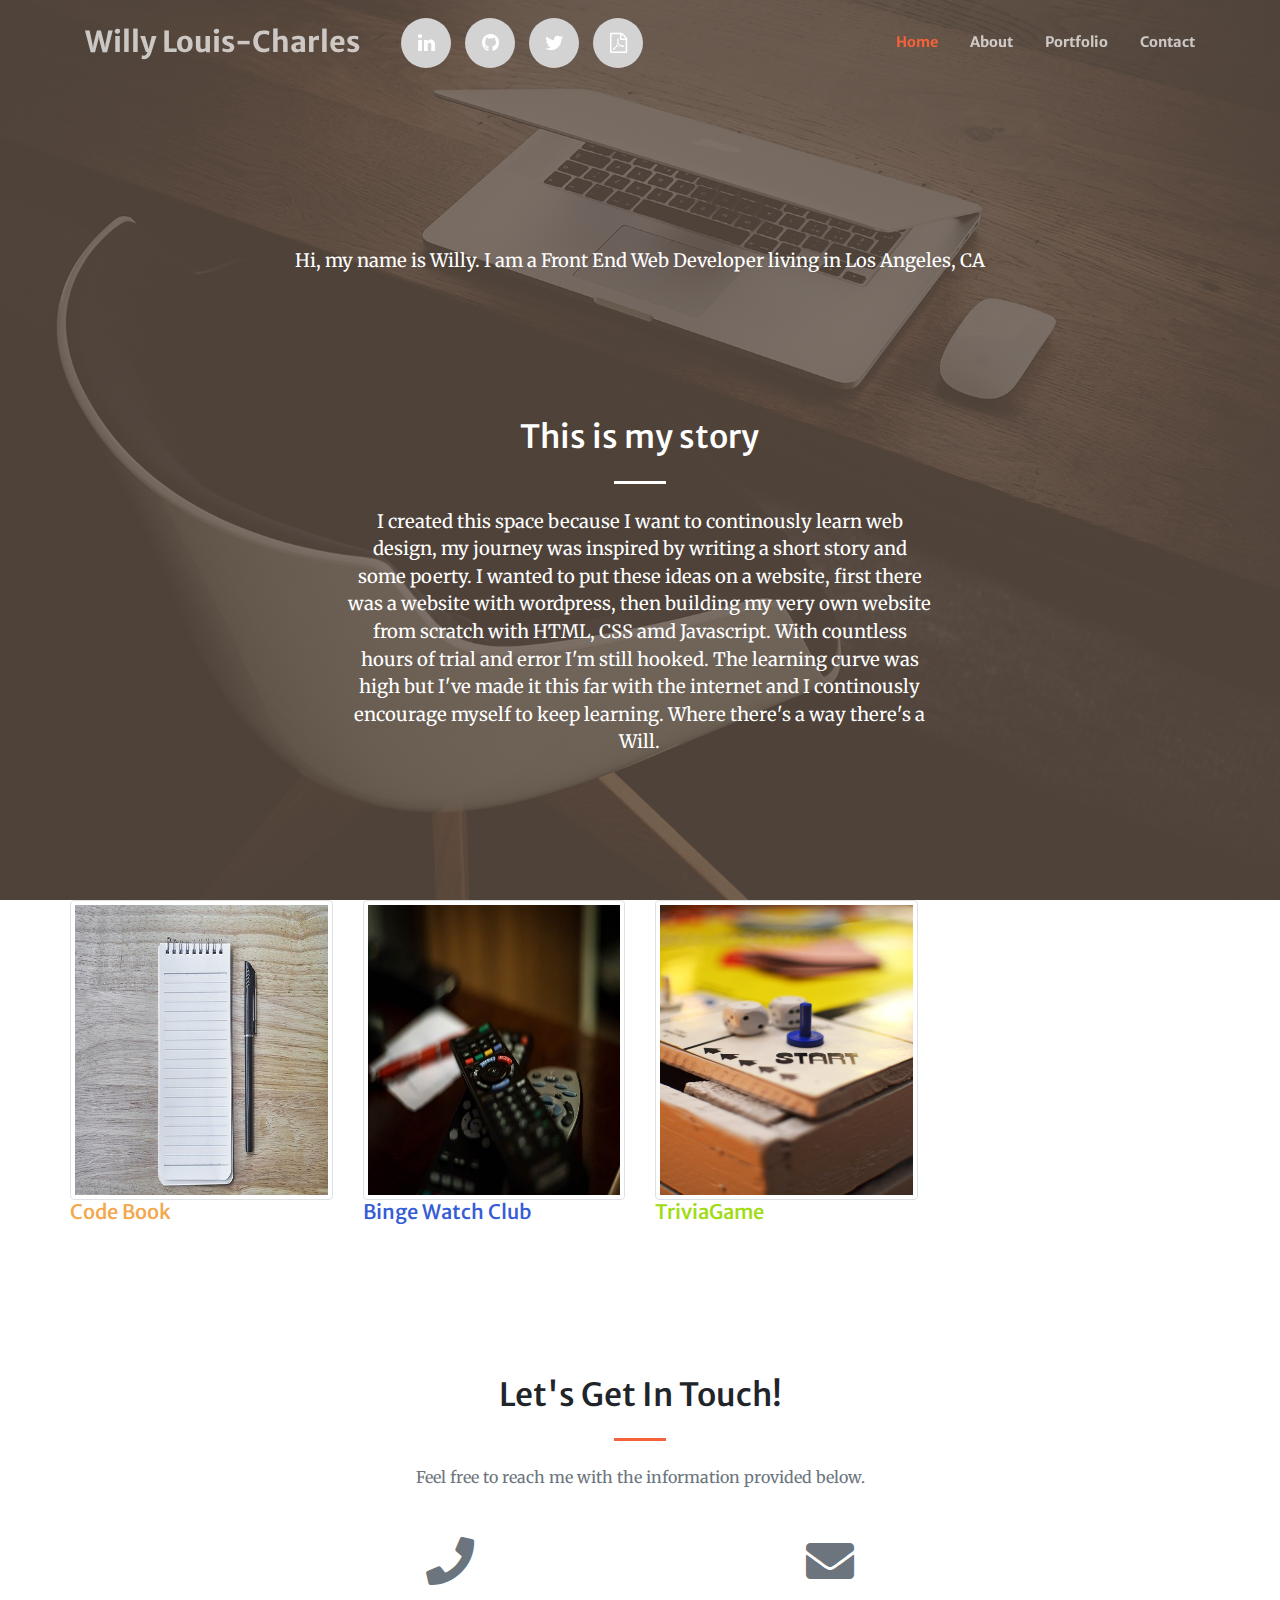
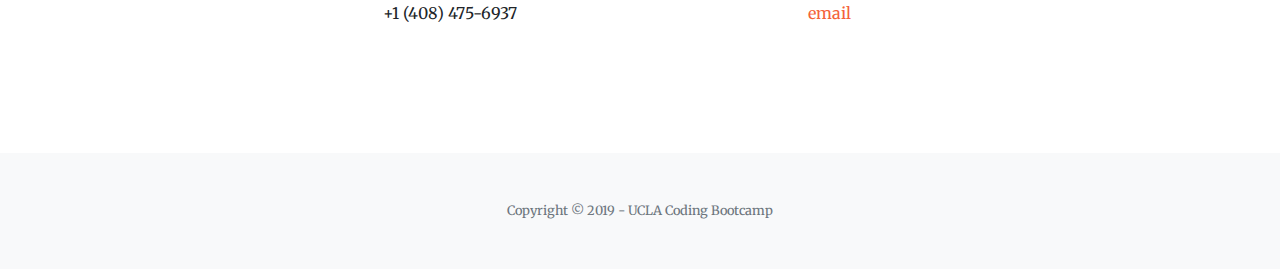
==== index.html @ cd17260e "profile update and image links" ====
<!DOCTYPE html>
<html lang="en">

<head>

  <meta charset="utf-8">
  <meta name="viewport" content="width=device-width, initial-scale=1, shrink-to-fit=no">
  <meta name="description" content="">
  <meta name="author" content="">

  <title>WLC-Portfolio</title>
  <!-- Font Awesome Icons -->
  <link href="vendor/fontawesome-free/css/all.min.css" rel="stylesheet" type="text/css">

  <!-- Google Fonts -->
  <link href="https://fonts.googleapis.com/css?family=Merriweather+Sans:400,700" rel="stylesheet">
  <link href='https://fonts.googleapis.com/css?family=Merriweather:400,300,300italic,400italic,700,700italic'
    rel='stylesheet' type='text/css'>

  <!-- Plugin CSS -->
  <link href="vendor/magnific-popup/magnific-popup.css" rel="stylesheet">

  <!-- Theme CSS - Includes Bootstrap -->
  <link href="css/creative.min.css" rel="stylesheet">

  <!-- Theme CSS - Includes Bootstrap Social Icons -->
  <link rel="stylesheet" href="css/style.css">
  <link rel="stylesheet" href="https://maxcdn.bootstrapcdn.com/font-awesome/4.5.0/css/font-awesome.min.css">

</head>

<body id="page-top">

  <!-- Navigation -->
  <nav class="navbar navbar-expand-lg navbar-light fixed-top py-3" id="mainNav">
    <div class="container">
      <a class="text-large navbar-brand js-scroll-trigger" target="_blank" href="http://willlc.com/">Willy
        Louis-Charles</a>
      <!-- Icons -->
      <div class="icons">
        <div class="row">
          <div>
            <ul class="social-network social-circle">
              <li><a target="_blank" href="https://www.linkedin.com/in/willl-c2017/" class="icoLinkedin"
                  title="Linkedin"><i class="fa fa-linkedin"></i></a></li>
              <li><a target="_blank" href="https://github.com/Spacejnk" class="icoGithub" title="GitHub"><i
                    class="fa fa-github"></i></a></li>
              <li><a target="_blank" href="https://twitter.com/PumaRunRun" class="icoTwitter" title="Twitter"><i
                    class="fa fa-twitter"></i></a></li>
              <li><a target="_blank" href="resume/myResumeWLC.pdf" class="icoPDF" title="PDF"><i
                    class="fa fa-file-pdf-o" aria-hidden="true"></i></a></li>
            </ul>
          </div>
        </div>
      </div>
      <button class="navbar-toggler navbar-toggler-right" type="button" data-toggle="collapse"
        data-target="#navbarResponsive" aria-controls="navbarResponsive" aria-expanded="false"
        aria-label="Toggle navigation">
        <span class="navbar-toggler-icon"></span>
      </button>
      <div class="collapse navbar-collapse" id="navbarResponsive">
        <ul class="navbar-nav ml-auto my-2 my-lg-0">
          <li class="nav-item">
            <a class="nav-link js-scroll-trigger" href="#page-top">Home</a>
          </li>
          <li class="nav-item">
            <a class="nav-link js-scroll-trigger" href="#about">About</a>
          </li>
          <li class="nav-item">
            <a class="nav-link js-scroll-trigger" href="#portfolio">Portfolio</a>
          </li>
          <li class="nav-item">
            <a class="nav-link js-scroll-trigger" href="#contact">Contact</a>
          </li>
        </ul>
      </div>
    </div>
  </nav>

  <!-- Masthead -->
  <header class="masthead">

    <div class="container h-100">


      <div class="row h-100 align-items-center justify-content-center text-center">
        <div class="col-lg-10 align-self-end">
          <p class=" text-white ">Hi, my name is Willy. I am a Front End Web Developer living in Los
            Angeles, CA</p>


          <section class="page-section " id="about">
            <div class="container">
              <div class="row justify-content-center">
                <div class="col-lg-8 text-center">
                  <h2 class="text-white mt-0">This is my story</h2>
                  <hr class="divider light my-4">
                  <p class="text-white mt-0">I created this space because I want to continously
                    learn web
                    design, my journey was inspired by writing a short story and some poerty. I wanted to put these
                    ideas on a
                    website, first there was a website with wordpress, then building my very own website from scratch
                    with HTML,
                    CSS amd Javascript. With countless hours of trial and error I'm still hooked. The learning curve was
                    high
                    but I've made
                    it this far with the internet and I continously encourage myself to keep learning. Where there's a
                    way
                    there's a Will.</p>
                  <!-- <a class="btn btn-light btn-xl js-scroll-trigger" target="_blank" href="http://timits.com/">TIMITS</a> -->
                </div>
              </div>
            </div>
          </section>


          <!-- <hr class="divider my-4"> -->
          <!-- <a class="btn btn-primary btn-xl js-scroll-trigger" href="#about">Find Out More</a> -->
        </div>

        <!-- <div class="col-lg-8 align-self-baseline">
          <p class="text-white-75 font-weight-light mb-5">
            UCLA Coding Bootcamp May '19 - Current
            <br>
            Computer Science Full-Stack Web Development</p>
          <hr class="divider my-4">
          <h4 class="text-uppercase text-white font-weight-bold">My curriculum </h4>
          <p class="text-white-75 font-weight-light mb-5">HTML5, CSS3, JavaScript, jQuery, Node.js, Responsive Design,
            Heroku, Git, User Authentication, React.js, MySQL, MongoDB and more.</p>
          <a class="btn btn-primary btn-xl js-scroll-trigger" href="#about">Find Out More</a>
        </div> -->

      </div>



    </div>
  </header>

  <!-- About Section -->
  <!-- <section class="page-section bg-primary" id="about">
    <div class="container">
      <div class="row justify-content-center">
        <div class="col-lg-8 text-center">
          <h2 class="text-white mt-0">This is my story</h2>
          <hr class="divider light my-4">
          <p class="text-white mt-0">Hi, my name is Willy, I created this space because I want to continously learn web
            design, my journey was inspired by writing a short story and some poerty. I wanted to put these ideas on a
            website, first there was a website with wordpress, then building my very own website from scratch with HTML,
            CSS amd Javascript. With countless hours of trial and error I'm still hooked. The learning curve was high
            but I've made
            it this far with the internet and I continously encourage myself to keep learning. Where there's a way
            there's a Will.</p> -->
  <!-- <a class="btn btn-light btn-xl js-scroll-trigger" target="_blank" href="http://timits.com/">TIMITS</a> -->
  <!-- </div>
      </div>
    </div>
  </section> -->

  <!-- Portfolio Section -->
  <section class="container" id="portfolio">
    <div class="row text-center">
      <div class="row text-center text-lg-left">
        <!-- <div class="col-lg-3 col-md-4 col-6">
          <a id="image" href="https://spacejnk.github.io/Basic-Portfolio/index.html"
            class="nounderline d-block mb-4 h-100">
            <img id="image" class="img-fluid img-thumbnail" src="img/portfolio/fullsize/willy.jpeg" alt=""
              style="width:200px;height:250px;">
            <h5 class="portfolio">Basic Portfolio</h5>
          </a>
        </div> -->
        <!-- Responsive Portfolio -->
        <!-- <div class="col-lg-3 col-md-4 col-6">
          <a id="image" href="https://spacejnk.github.io/Responsive-Portfolio/" class="nounderline d-block mb-4 h-100">
            <img id="image" class="img-fluid img-thumbnail" src="img/portfolio/fullsize/res-stract.jpg" alt=""
              style="width:200px;height:250px;">
            <h5 class="res-portfolio">Responsive Portfolio</h5>
          </a>
        </div> -->
        <!-- Bootstrap Portfolio -->
        <!-- <div class="col-lg-3 col-md-4 col-6">
          <a id="image" href="https://spacejnk.github.io/Bootstrap-Portfolio/" class="nounderline d-block mb-4 h-100">
            <img id="image" class="img-fluid img-thumbnail" src="img/portfolio/fullsize/bootstract.jpg" alt=""
              style="width:200px;height:250px;">
            <h5 class="bootstrap-portfolio">Bootstrap Portfolio</h5>
          </a>
        </div> -->
        <!-- Psychic-Game -->
        <!-- <div class="col-lg-3 col-md-4 col-6">
          <a href=" https://spacejnk.github.io/Psychic-Game/" class="nounderline d-block mb-4 h-100">
            <img class="img-fluid img-thumbnail" src="img/portfolio/fullsize/psychic.jpg" alt=""
              style="width:200px;height:250px;">
            <h5 class="psychic-game">Psychic-Game</h5>
          </a>
        </div> -->
        <!-- Unit-4-Game -->
        <!-- <div class="col-lg-3 col-md-4 col-6">
          <a href="https://spacejnk.github.io/unit-4-game-b/" class="nounderline d-block mb-4 h-100">
            <img class="img-fluid img-thumbnail" src="img/portfolio/fullsize/adding.jpg" alt=""
              style="width:200px;height:250px;">
            <h5 class="unit-4-game">Unit-4-Game</h5>
          </a>
        </div> -->
        <!-- GifTastic -->
        <!-- <div class="col-lg-3 col-md-4 col-6">
          <a href="https://spacejnk.github.io/GifTastic/" class="nounderline d-block mb-4 h-100">
            <img class="img-fluid img-thumbnail" src="img/portfolio/fullsize/silly-goat.jpg" alt=""
              style="width:200px;height:250px;">
            <h5 class="gif-tastic">GifTastic</h5>
          </a>
        </div> -->
        <!-- Train Schedule -->
        <!-- <div class="col-lg-3 col-md-4 col-6">
          <a href="https://spacejnk.github.io/Train-Schedule/" class="nounderline d-block mb-4 h-100">
            <img class="img-fluid img-thumbnail" src="img/portfolio/fullsize/train.jpg" alt=""
              style="width:200px;height:250px;">
            <h5 class="train">Train Schedule</h5>
          </a>
        </div> -->

        <!-- Date Night -->
        <!-- <div class="col-lg-3 col-md-4 col-6">
          <a href="https://spacejnk.github.io/ApiProject/" class="nounderline d-block mb-4 h-100">
            <img class="img-fluid img-thumbnail" src="img/portfolio/fullsize/datenight.jpg" alt=""
              style="width:200px;height:250px;">
            <h5 class="date-night">Date Night</h5>
          </a>
        </div> -->

        <!-- Liri Node App -->
        <!-- <div class="col-lg-3 col-md-4 col-6">
          <a href="https://github.com/Spacejnk/liri-node-app" class="nounderline d-block mb-4 h-100">
            <img class="img-fluid img-thumbnail" src="img/portfolio/fullsize/liribotapp.jpeg" alt=""
              style="width:200px;height:250px;">
            <h5 class="liri-node-app">Liri Node App</h5>
          </a>
        </div> -->

        <!-- Code Book -->
        <div class="col-lg-3 col-md-4 col-6">
          <a href="https://code-book-app.herokuapp.com/" class="nounderline d-block mb-4 h-100">
            <img class="img-fluid img-thumbnail" src="img/portfolio/fullsize/notebook.jpg" alt=""
              style="width:450px;height:300px;">
            <h5 class="code-book">Code Book</h5>
          </a>
        </div>

        <!-- Binge Watch Club -->
        <div class="col-lg-3 col-md-4 col-6">
          <a href="https://warm-gorge-90894.herokuapp.com/" class="nounderline d-block mb-4 h-100">
            <img class="img-fluid img-thumbnail" src="img/portfolio/fullsize/remote-control.jpg" alt=""
              style="width:450px;height:300px;">
            <h5 class="binge">Binge Watch Club</h5>
          </a>
        </div>

        <!-- TriviaGame -->
        <div class="col-lg-3 col-md-4 col-6">
          <a href="https://spacejnk.github.io/TriviaGame/" class="nounderline d-block mb-4 h-100">
            <img class="img-fluid img-thumbnail" src="img/portfolio/fullsize/game-on.jpg" alt=""
              style="width:450px;height:300px;">
            <h5 class="trivia-game">TriviaGame</h5>
          </a>
        </div>

      </div>
    </div>
  </section>


  <!-- Contact Section -->
  <section class="page-section" id="contact">
    <div class="container">
      <div class="row justify-content-center">
        <div class="col-lg-8 text-center">
          <h2 class="mt-0">Let's Get In Touch!</h2>
          <hr class="divider my-4">
          <p class="text-muted mb-5">Feel free to reach me with the information provided below.</p>
        </div>
      </div>
      <div class="row">
        <div class="col-lg-4 ml-auto text-center mb-5 mb-lg-0">
          <i class="fas fa-phone fa-3x mb-3 text-muted"></i>
          <div>+1 (408) 475-6937</div>
        </div>
        <div class="col-lg-4 mr-auto text-center">
          <i class="fas fa-envelope fa-3x mb-3 text-muted"></i>
          <!-- Make sure to change the email address in anchor text AND the link below! -->
          <a class="d-block" href="mailto:will4f21@yahoo.com">email</a>
        </div>
      </div>
    </div>
  </section>

  <!-- Footer -->
  <footer class="bg-light py-5">
    <div class="container">
      <div class="small text-center text-muted">Copyright &copy; 2019 - UCLA Coding Bootcamp</div>
    </div>
  </footer>
  <!-- Bootstrap core JavaScript -->
  <script src="vendor/jquery/jquery.min.js"></script>
  <script src="vendor/bootstrap/js/bootstrap.bundle.min.js"></script>

  <!-- Plugin JavaScript -->
  <script src="vendor/jquery-easing/jquery.easing.min.js"></script>
  <script src="vendor/magnific-popup/jquery.magnific-popup.min.js"></script>

  <!-- Custom scripts for this template -->
  <script src="js/creative.min.js"></script>
</body>

</html>
---- css/style.css ----
ul.social-network {
    list-style: none;
    display: inline;
    margin-left: 0 !important;
    padding: 0;
}

ul.social-network li {
    display: inline;
    margin: 0 5px;
}


.social-network a.icoGithub:hover {
    background-color: rgb(12, 12, 12);
}

.social-network a.icoTwitter:hover {
    background-color: #33ccff;
}

.social-network a.icoLinkedin:hover {
    background-color: #007bb7;
}

.social-network a.icoTwitter:hover i,
.social-network a.icoLinkedin:hover i {
    color: #fff;
}

a.socialIcon:hover,
.socialHoverClass {
    color: #44BCDD;
}

.social-circle li a {
    display: inline-block;
    position: relative;
    margin: 0 auto 0 auto;
    -moz-border-radius: 50%;
    -webkit-border-radius: 50%;
    border-radius: 50%;
    text-align: center;
    width: 50px;
    height: 50px;
    font-size: 20px;
    background-color: #D3D3D3;
}

.social-circle li i {
    margin: 0;
    line-height: 50px;
    text-align: center;
}

.social-circle li a:hover i,
.triggeredHover {
    -moz-transform: rotate(360deg);
    -webkit-transform: rotate(360deg);
    -ms--transform: rotate(360deg);
    transform: rotate(360deg);
    -webkit-transition: all 0.2s;
    -moz-transition: all 0.2s;
    -o-transition: all 0.2s;
    -ms-transition: all 0.2s;
    transition: all 0.2s;
}

.social-circle i {
    color: #fff;
    -webkit-transition: all 0.8s;
    -moz-transition: all 0.8s;
    -o-transition: all 0.8s;
    -ms-transition: all 0.8s;
    transition: all 0.8s;
}

.icons {
    margin-left: 35px;
}

.text-large {
    font-size: 180%;
}

div .nounderline {
    text-decoration: none;
}





.portfolio {
    color: rgba(233, 14, 58, 0.735);
    text-decoration: none;
}

.res-portfolio {
    color: rgb(20, 220, 87);
    text-decoration: none;
}

.bootstrap-portfolio {
    color: rgb(220, 20, 213);
    text-decoration: none;
}

.psychic-game {
    color: rgb(20, 200, 220);
    text-decoration: none;
}
.unit-4-game {
    color: rgb(220, 157, 20);
    text-decoration: none;
}

.trivia-game {
    color: rgb(160, 220, 20);
    text-decoration: none;
}

.gif-tastic {
    color: rgb(120, 20, 220);
    text-decoration: none;
}

.train {
    color: rgb(220, 107, 20);
    text-decoration: none;
}

.date-night {
    color: rgb(247, 51, 208);
    text-decoration: none;
}

.liri-node-app {
    color: rgba(22, 20, 18, 0.858);
    text-decoration: none;
}

.binge {
    color: rgba(16, 63, 206, 0.858);
    text-decoration: none;
}

.code-book {
    color: rgba(242, 153, 45, 0.858);
    text-decoration: none;
}
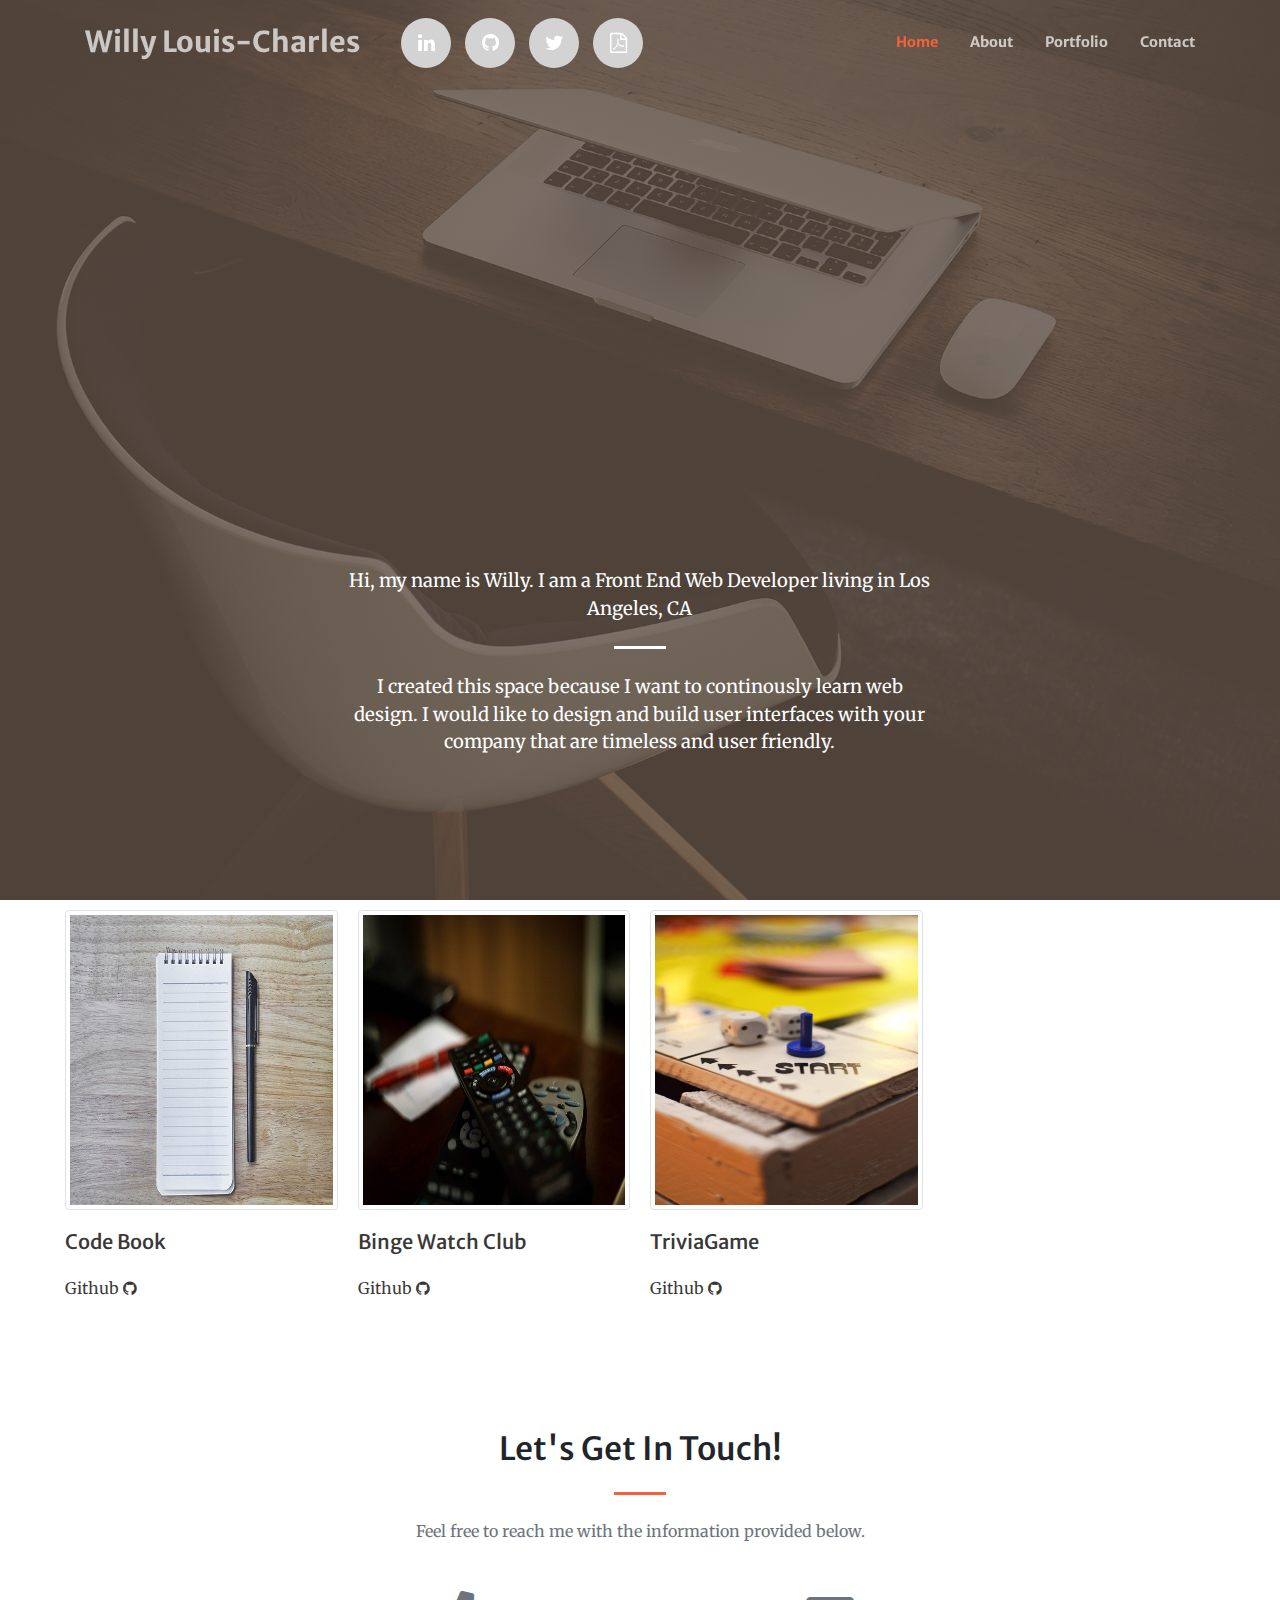
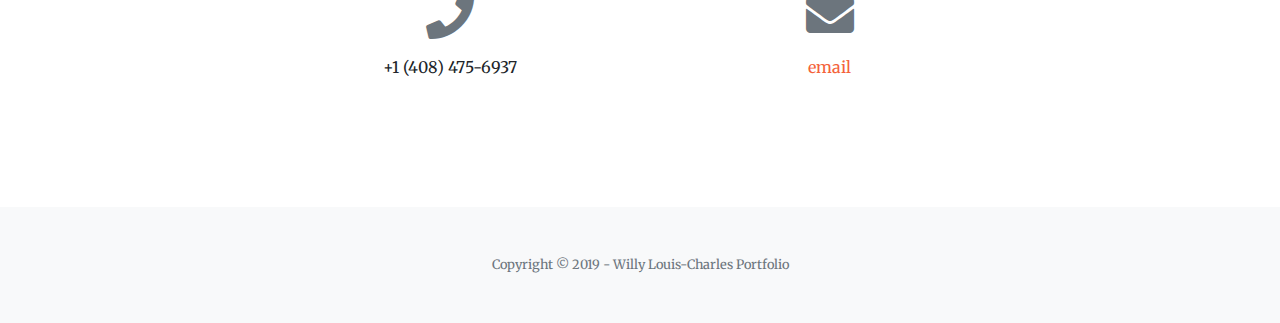
==== commit 3d0e81c9: "project spacing" ====
--- a/index.html
+++ b/index.html
@@ -83,21 +83,27 @@
     <div class="container h-100">
 
 
-      <div class="row h-100 align-items-center justify-content-center text-center">
+      <div class="zx row h-100 align-items-center justify-content-center text-center">
         <div class="col-lg-10 align-self-end">
-          <p class=" text-white ">Hi, my name is Willy. I am a Front End Web Developer living in Los
-            Angeles, CA</p>
-
-
-          <section class="page-section " id="about">
+          <!-- <p class=" text-white ">Hi, my name is Willy. I am a Front End Web Developer living in Los
+            Angeles, CA</p> -->
+
+
+          <section class=" page-section " id="about">
             <div class="container">
               <div class="row justify-content-center">
                 <div class="col-lg-8 text-center">
-                  <h2 class="text-white mt-0">This is my story</h2>
+
+                  <p class=" text-white ">Hi, my name is Willy. I am a Front End Web Developer living in Los
+                    Angeles, CA</p>
+
+                  <!-- <h2 class="text-white mt-0">This is my story</h2> -->
                   <hr class="divider light my-4">
                   <p class="text-white mt-0">I created this space because I want to continously
                     learn web
-                    design, my journey was inspired by writing a short story and some poerty. I wanted to put these
+                    design. I would like to design and build user interfaces with your company that are timeless and
+                    user friendly.
+                    <!-- , my journey was inspired by writing a short story and some poerty. I wanted to put these
                     ideas on a
                     website, first there was a website with wordpress, then building my very own website from scratch
                     with HTML,
@@ -106,8 +112,8 @@
                     but I've made
                     it this far with the internet and I continously encourage myself to keep learning. Where there's a
                     way
-                    there's a Will.</p>
-                  <!-- <a class="btn btn-light btn-xl js-scroll-trigger" target="_blank" href="http://timits.com/">TIMITS</a> -->
+                    there's a Will.</p> -->
+                    <!-- <a class="btn btn-light btn-xl js-scroll-trigger" target="_blank" href="http://timits.com/">TIMITS</a> -->
                 </div>
               </div>
             </div>
@@ -158,7 +164,7 @@
   </section> -->
 
   <!-- Portfolio Section -->
-  <section class="container" id="portfolio">
+  <section class=" container" id="portfolio">
     <div class="row text-center">
       <div class="row text-center text-lg-left">
         <!-- <div class="col-lg-3 col-md-4 col-6">
@@ -237,30 +243,43 @@
         </div> -->
 
         <!-- Code Book -->
-        <div class="col-lg-3 col-md-4 col-6">
+        <div class="project-spacing col-lg-3 col-md-4 col-6">
           <a href="https://code-book-app.herokuapp.com/" class="nounderline d-block mb-4 h-100">
             <img class="img-fluid img-thumbnail" src="img/portfolio/fullsize/notebook.jpg" alt=""
               style="width:450px;height:300px;">
             <h5 class="code-book">Code Book</h5>
           </a>
-        </div>
+          <div class="githubporjects">
+            <a target="_blank" href="https://github.com/kcalumpong/Code-Book" class="" title="GitHub">Github <i
+                class=" fa fa-github"></i></a>
+          </div>
+        </div>
+
 
         <!-- Binge Watch Club -->
-        <div class="col-lg-3 col-md-4 col-6">
+        <div class="project-spacing col-lg-3 col-md-4 col-6">
           <a href="https://warm-gorge-90894.herokuapp.com/" class="nounderline d-block mb-4 h-100">
             <img class="img-fluid img-thumbnail" src="img/portfolio/fullsize/remote-control.jpg" alt=""
               style="width:450px;height:300px;">
             <h5 class="binge">Binge Watch Club</h5>
           </a>
+          <div class="githubporjects">
+            <a target="_blank" href="https://github.com/FrankeyDee/Binge-Watch-Club" class="" title="GitHub">Github <i
+                class=" fa fa-github"></i></a>
+          </div>
         </div>
 
         <!-- TriviaGame -->
-        <div class="col-lg-3 col-md-4 col-6">
+        <div class="project-spacing col-lg-3 col-md-4 col-6">
           <a href="https://spacejnk.github.io/TriviaGame/" class="nounderline d-block mb-4 h-100">
             <img class="img-fluid img-thumbnail" src="img/portfolio/fullsize/game-on.jpg" alt=""
               style="width:450px;height:300px;">
             <h5 class="trivia-game">TriviaGame</h5>
           </a>
+          <div class="githubporjects">
+            <a target="_blank" href="https://github.com/Spacejnk/TriviaGame" class="" title="GitHub">Github <i
+                class=" fa fa-github"></i></a>
+          </div>
         </div>
 
       </div>
@@ -295,7 +314,7 @@
   <!-- Footer -->
   <footer class="bg-light py-5">
     <div class="container">
-      <div class="small text-center text-muted">Copyright &copy; 2019 - UCLA Coding Bootcamp</div>
+      <div class="small text-center text-muted">Copyright &copy; 2019 - Willy Louis-Charles Portfolio</div>
     </div>
   </footer>
   <!-- Bootstrap core JavaScript -->
--- a/css/style.css
+++ b/css/style.css
@@ -12,7 +12,7 @@
 
 
 .social-network a.icoGithub:hover {
-    background-color: rgb(12, 12, 12);
+    background-color: rgb(216, 130, 130);
 }
 
 .social-network a.icoTwitter:hover {
@@ -22,6 +22,12 @@
 .social-network a.icoLinkedin:hover {
     background-color: #007bb7;
 }
+
+
+.social-network a.icoPDF:hover {
+    background-color: rgb(192, 48, 48);
+}
+
 
 .social-network a.icoTwitter:hover i,
 .social-network a.icoLinkedin:hover i {
@@ -87,8 +93,9 @@
     text-decoration: none;
 }
 
-
-
+.p {
+    margin-top: 100px;
+}
 
 
 .portfolio {
@@ -116,7 +123,8 @@
 }
 
 .trivia-game {
-    color: rgb(160, 220, 20);
+    margin-top: 20px;
+    color: rgba(22, 20, 18, 0.858);
     text-decoration: none;
 }
 
@@ -141,11 +149,27 @@
 }
 
 .binge {
-    color: rgba(16, 63, 206, 0.858);
+    margin-top: 20px;
+    color: rgba(22, 20, 18, 0.858);
     text-decoration: none;
 }
 
 .code-book {
-    color: rgba(242, 153, 45, 0.858);
+    margin-top: 20px;
+    color: rgba(22, 20, 18, 0.858);
     text-decoration: none;
 }
+
+.githubporjects {
+    margin-top: -40px;
+    margin-bottom: 30px;
+    padding-bottom: -20px;
+}
+.githubporjects a{
+    text-decoration: none;
+    color: rgba(22, 20, 18, 0.858);
+}
+
+.project-spacing {
+    padding: 10px;
+}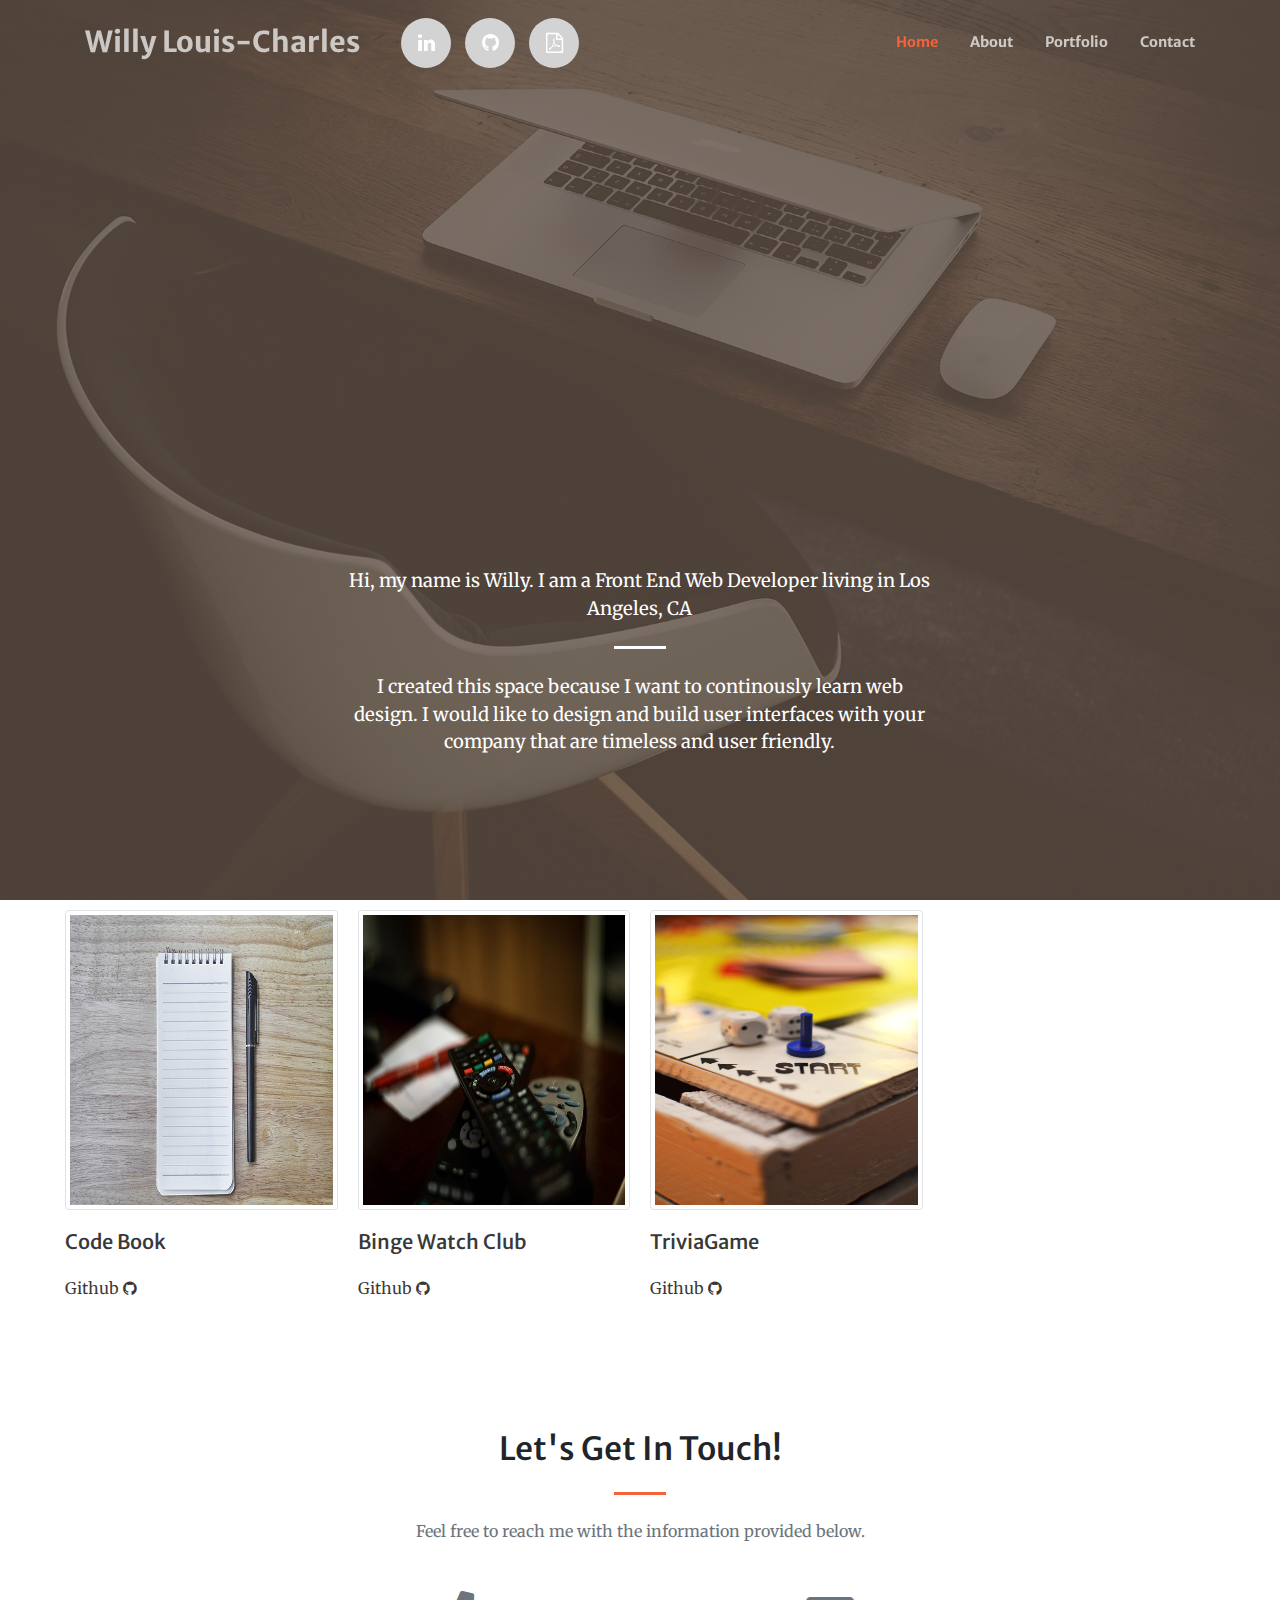
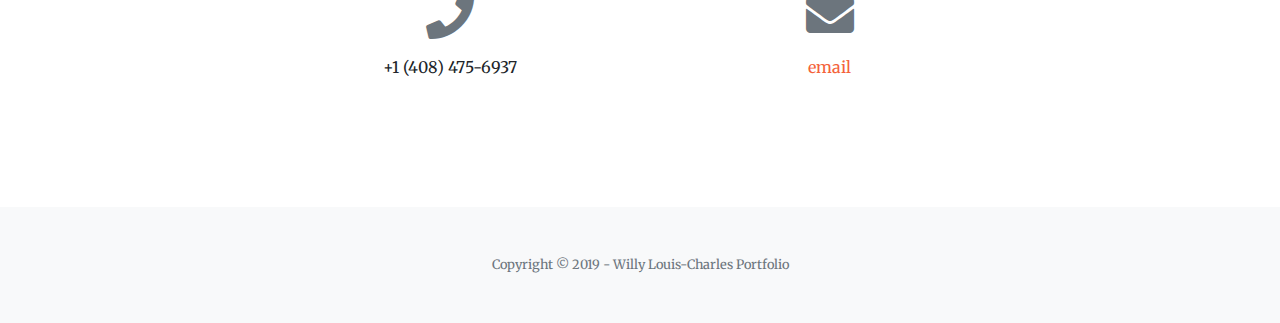
==== commit 6b7fc3e9: "remove twitter icon" ====
--- a/index.html
+++ b/index.html
@@ -45,9 +45,9 @@
                   title="Linkedin"><i class="fa fa-linkedin"></i></a></li>
               <li><a target="_blank" href="https://github.com/Spacejnk" class="icoGithub" title="GitHub"><i
                     class="fa fa-github"></i></a></li>
-              <li><a target="_blank" href="https://twitter.com/PumaRunRun" class="icoTwitter" title="Twitter"><i
-                    class="fa fa-twitter"></i></a></li>
-              <li><a target="_blank" href="resume/myResumeWLC.pdf" class="icoPDF" title="PDF"><i
+              <!-- <li><a target="_blank" href="https://twitter.com/PumaRunRun" class="icoTwitter" title="Twitter"><i
+                    class="fa fa-twitter"></i></a></li> -->
+              <li><a target="_blank" href="resume/myUpdateResume.pdf" class="icoPDF" title="PDF"><i
                     class="fa fa-file-pdf-o" aria-hidden="true"></i></a></li>
             </ul>
           </div>
@@ -164,7 +164,7 @@
   </section> -->
 
   <!-- Portfolio Section -->
-  <section class=" container" id="portfolio">
+  <section class="project-alignment container" id="portfolio">
     <div class="row text-center">
       <div class="row text-center text-lg-left">
         <!-- <div class="col-lg-3 col-md-4 col-6">
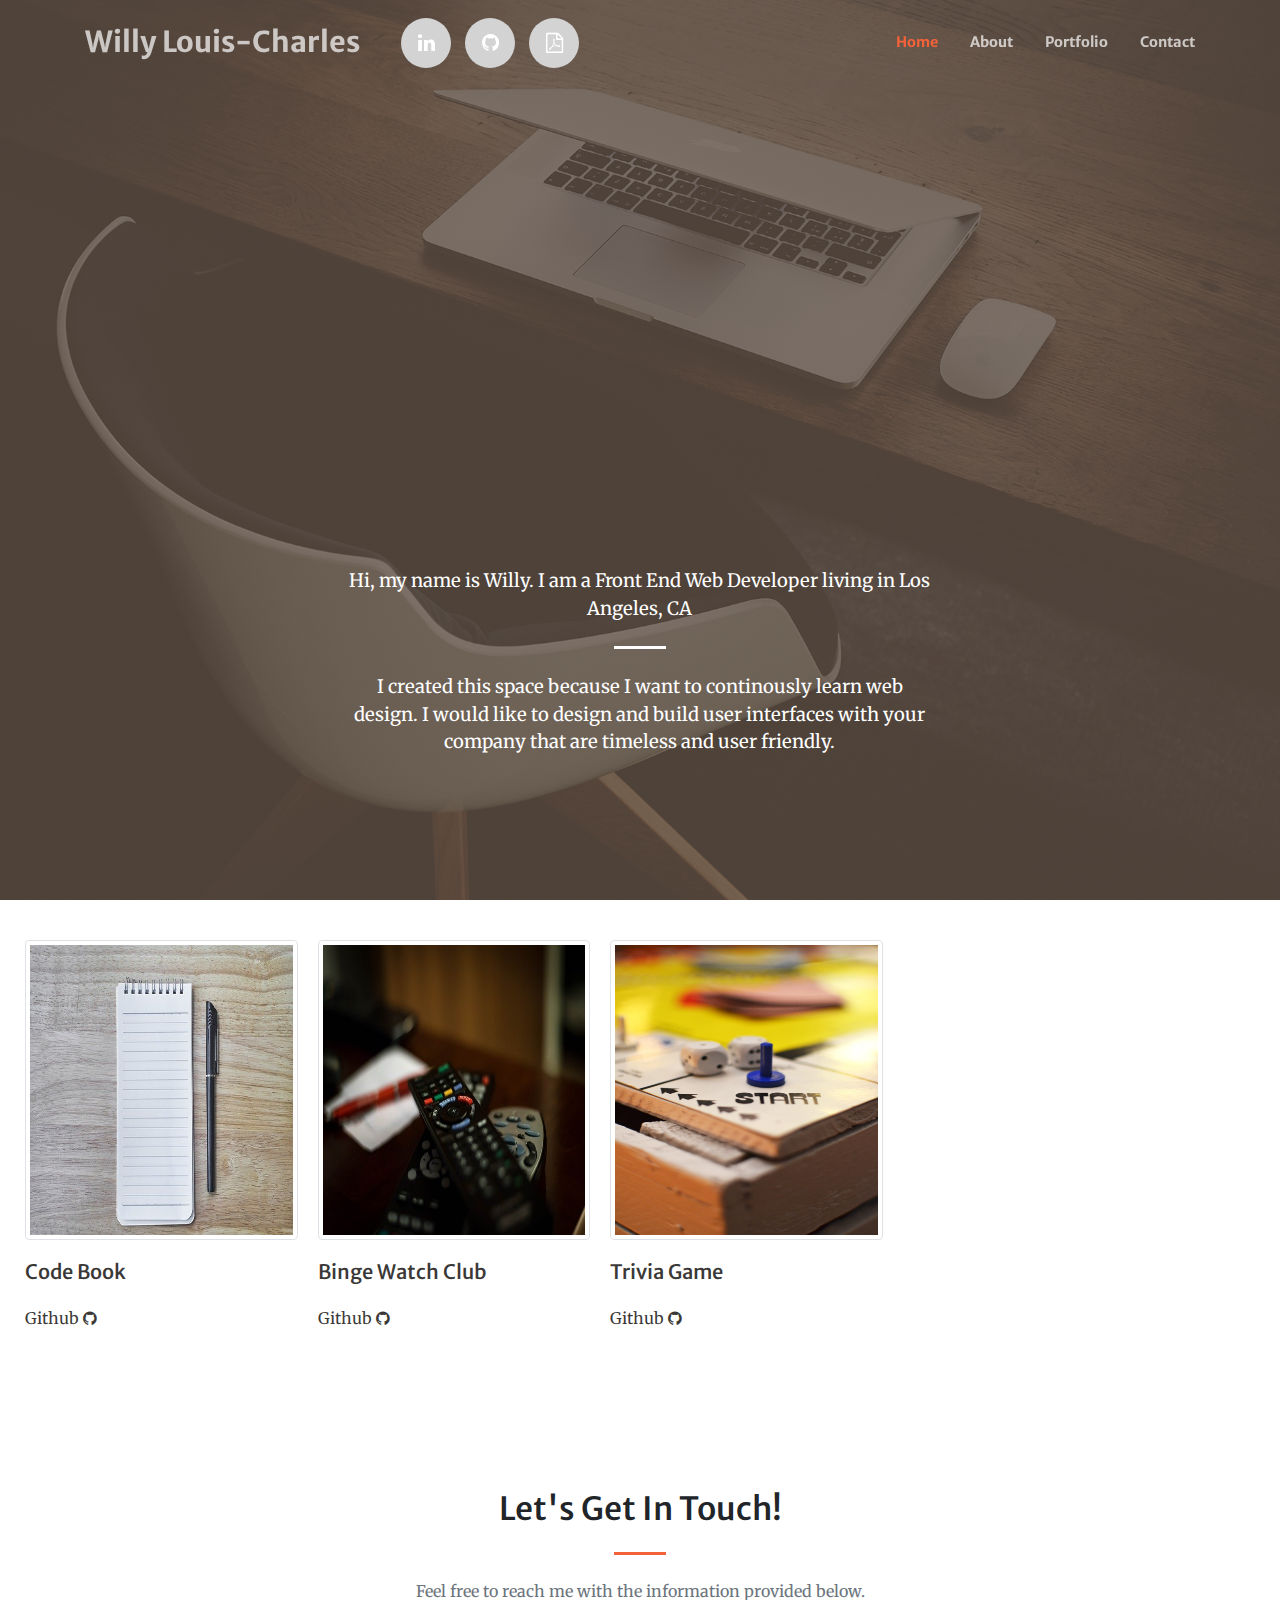
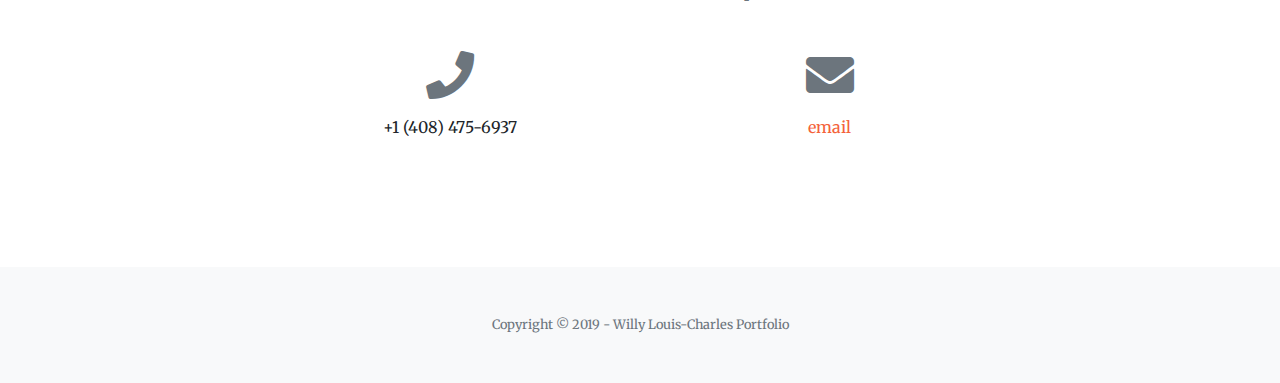
==== commit f7977701: "added hover effect to project link" ====
--- a/index.html
+++ b/index.html
@@ -250,7 +250,7 @@
             <h5 class="code-book">Code Book</h5>
           </a>
           <div class="githubporjects">
-            <a target="_blank" href="https://github.com/kcalumpong/Code-Book" class="" title="GitHub">Github <i
+            <a target="_blank" href="https://github.com/kcalumpong/Code-Book" class="git" title="GitHub">Github <i
                 class=" fa fa-github"></i></a>
           </div>
         </div>
@@ -264,7 +264,7 @@
             <h5 class="binge">Binge Watch Club</h5>
           </a>
           <div class="githubporjects">
-            <a target="_blank" href="https://github.com/FrankeyDee/Binge-Watch-Club" class="" title="GitHub">Github <i
+            <a target="_blank" href="https://github.com/FrankeyDee/Binge-Watch-Club" class="git" title="GitHub">Github <i
                 class=" fa fa-github"></i></a>
           </div>
         </div>
@@ -274,10 +274,10 @@
           <a href="https://spacejnk.github.io/TriviaGame/" class="nounderline d-block mb-4 h-100">
             <img class="img-fluid img-thumbnail" src="img/portfolio/fullsize/game-on.jpg" alt=""
               style="width:450px;height:300px;">
-            <h5 class="trivia-game">TriviaGame</h5>
+            <h5 class="trivia-game">Trivia Game</h5>
           </a>
           <div class="githubporjects">
-            <a target="_blank" href="https://github.com/Spacejnk/TriviaGame" class="" title="GitHub">Github <i
+            <a target="_blank" href="https://github.com/Spacejnk/TriviaGame" class="git" title="GitHub">Github <i
                 class=" fa fa-github"></i></a>
           </div>
         </div>
--- a/css/style.css
+++ b/css/style.css
@@ -1,3 +1,5 @@
+/* Icons and styling */
+
 ul.social-network {
     list-style: none;
     display: inline;
@@ -97,6 +99,8 @@
     margin-top: 100px;
 }
 
+/* Portfolio projects -- some soon to be removed */
+
 
 .portfolio {
     color: rgba(233, 14, 58, 0.735);
@@ -127,6 +131,9 @@
     color: rgba(22, 20, 18, 0.858);
     text-decoration: none;
 }
+.trivia-game:hover {
+    color: rgb(255, 132, 0);
+}
 
 .gif-tastic {
     color: rgb(120, 20, 220);
@@ -154,10 +161,24 @@
     text-decoration: none;
 }
 
+.binge:hover {
+    color: rgb(255, 132, 0);
+}
+
 .code-book {
     margin-top: 20px;
     color: rgba(22, 20, 18, 0.858);
     text-decoration: none;
+}
+
+.code-book:hover {
+    color: rgb(255, 132, 0);
+}
+
+/* Alignment and spacing of projects */
+
+.project-alignment{
+    margin: 30px;
 }
 
 .githubporjects {
@@ -172,4 +193,8 @@
 
 .project-spacing {
     padding: 10px;
-}+}
+
+div .git:hover {
+    color: rgb(255, 132, 0);
+}
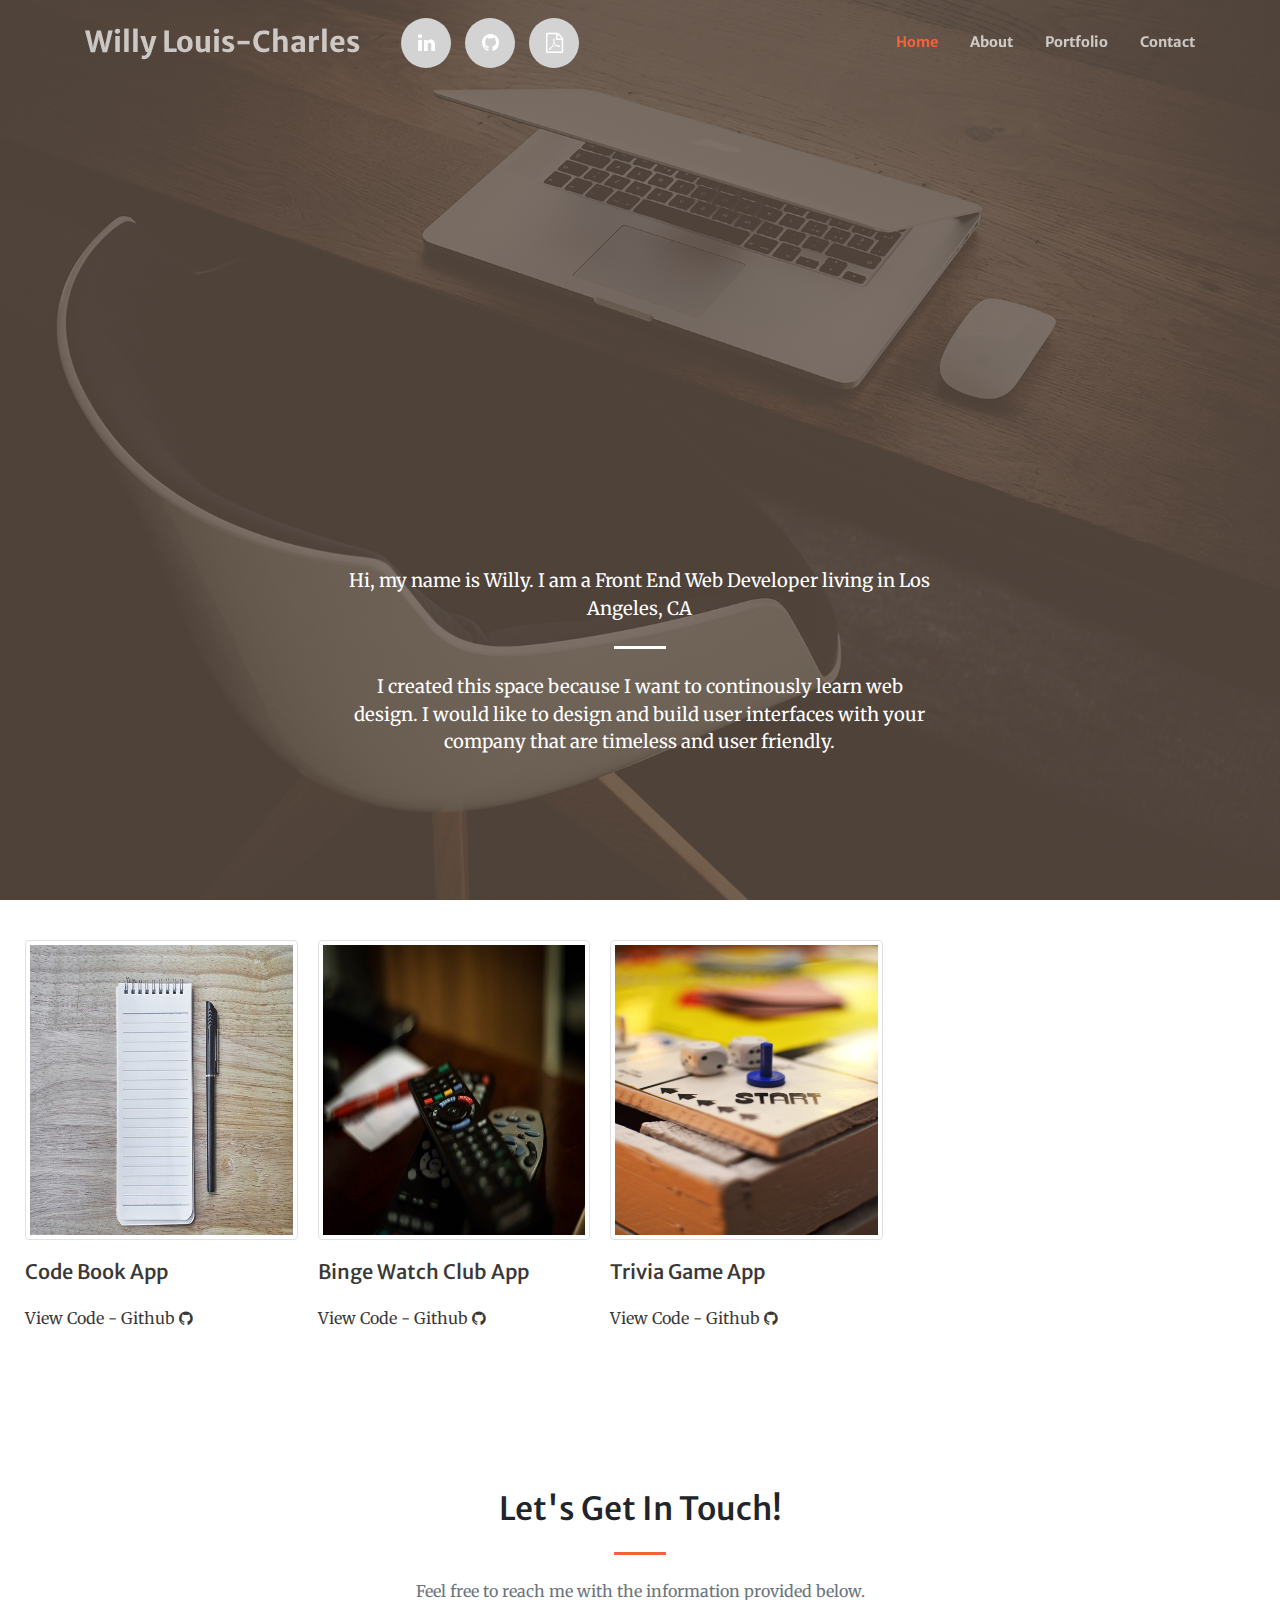
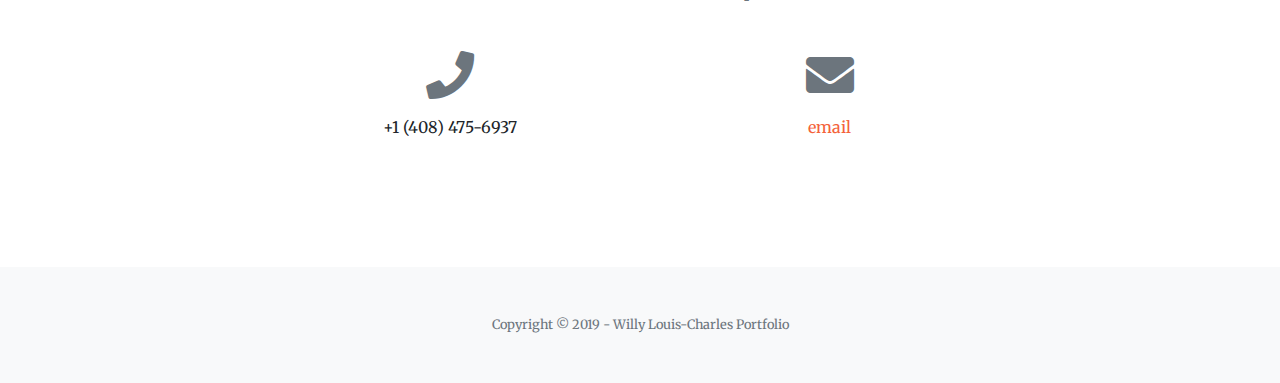
==== commit 8af68a4f: "added extra text to app and github link" ====
--- a/index.html
+++ b/index.html
@@ -247,10 +247,10 @@
           <a href="https://code-book-app.herokuapp.com/" class="nounderline d-block mb-4 h-100">
             <img class="img-fluid img-thumbnail" src="img/portfolio/fullsize/notebook.jpg" alt=""
               style="width:450px;height:300px;">
-            <h5 class="code-book">Code Book</h5>
+            <h5 class="code-book">Code Book App</h5>
           </a>
           <div class="githubporjects">
-            <a target="_blank" href="https://github.com/kcalumpong/Code-Book" class="git" title="GitHub">Github <i
+            <a target="_blank" href="https://github.com/kcalumpong/Code-Book" class="git" title="GitHub">View Code - Github <i
                 class=" fa fa-github"></i></a>
           </div>
         </div>
@@ -261,10 +261,10 @@
           <a href="https://warm-gorge-90894.herokuapp.com/" class="nounderline d-block mb-4 h-100">
             <img class="img-fluid img-thumbnail" src="img/portfolio/fullsize/remote-control.jpg" alt=""
               style="width:450px;height:300px;">
-            <h5 class="binge">Binge Watch Club</h5>
+            <h5 class="binge">Binge Watch Club App</h5>
           </a>
           <div class="githubporjects">
-            <a target="_blank" href="https://github.com/FrankeyDee/Binge-Watch-Club" class="git" title="GitHub">Github <i
+            <a target="_blank" href="https://github.com/FrankeyDee/Binge-Watch-Club" class="git" title="GitHub">View Code - Github <i
                 class=" fa fa-github"></i></a>
           </div>
         </div>
@@ -274,10 +274,10 @@
           <a href="https://spacejnk.github.io/TriviaGame/" class="nounderline d-block mb-4 h-100">
             <img class="img-fluid img-thumbnail" src="img/portfolio/fullsize/game-on.jpg" alt=""
               style="width:450px;height:300px;">
-            <h5 class="trivia-game">Trivia Game</h5>
+            <h5 class="trivia-game">Trivia Game App</h5>
           </a>
           <div class="githubporjects">
-            <a target="_blank" href="https://github.com/Spacejnk/TriviaGame" class="git" title="GitHub">Github <i
+            <a target="_blank" href="https://github.com/Spacejnk/TriviaGame" class="git" title="GitHub">View Code - Github <i
                 class=" fa fa-github"></i></a>
           </div>
         </div>
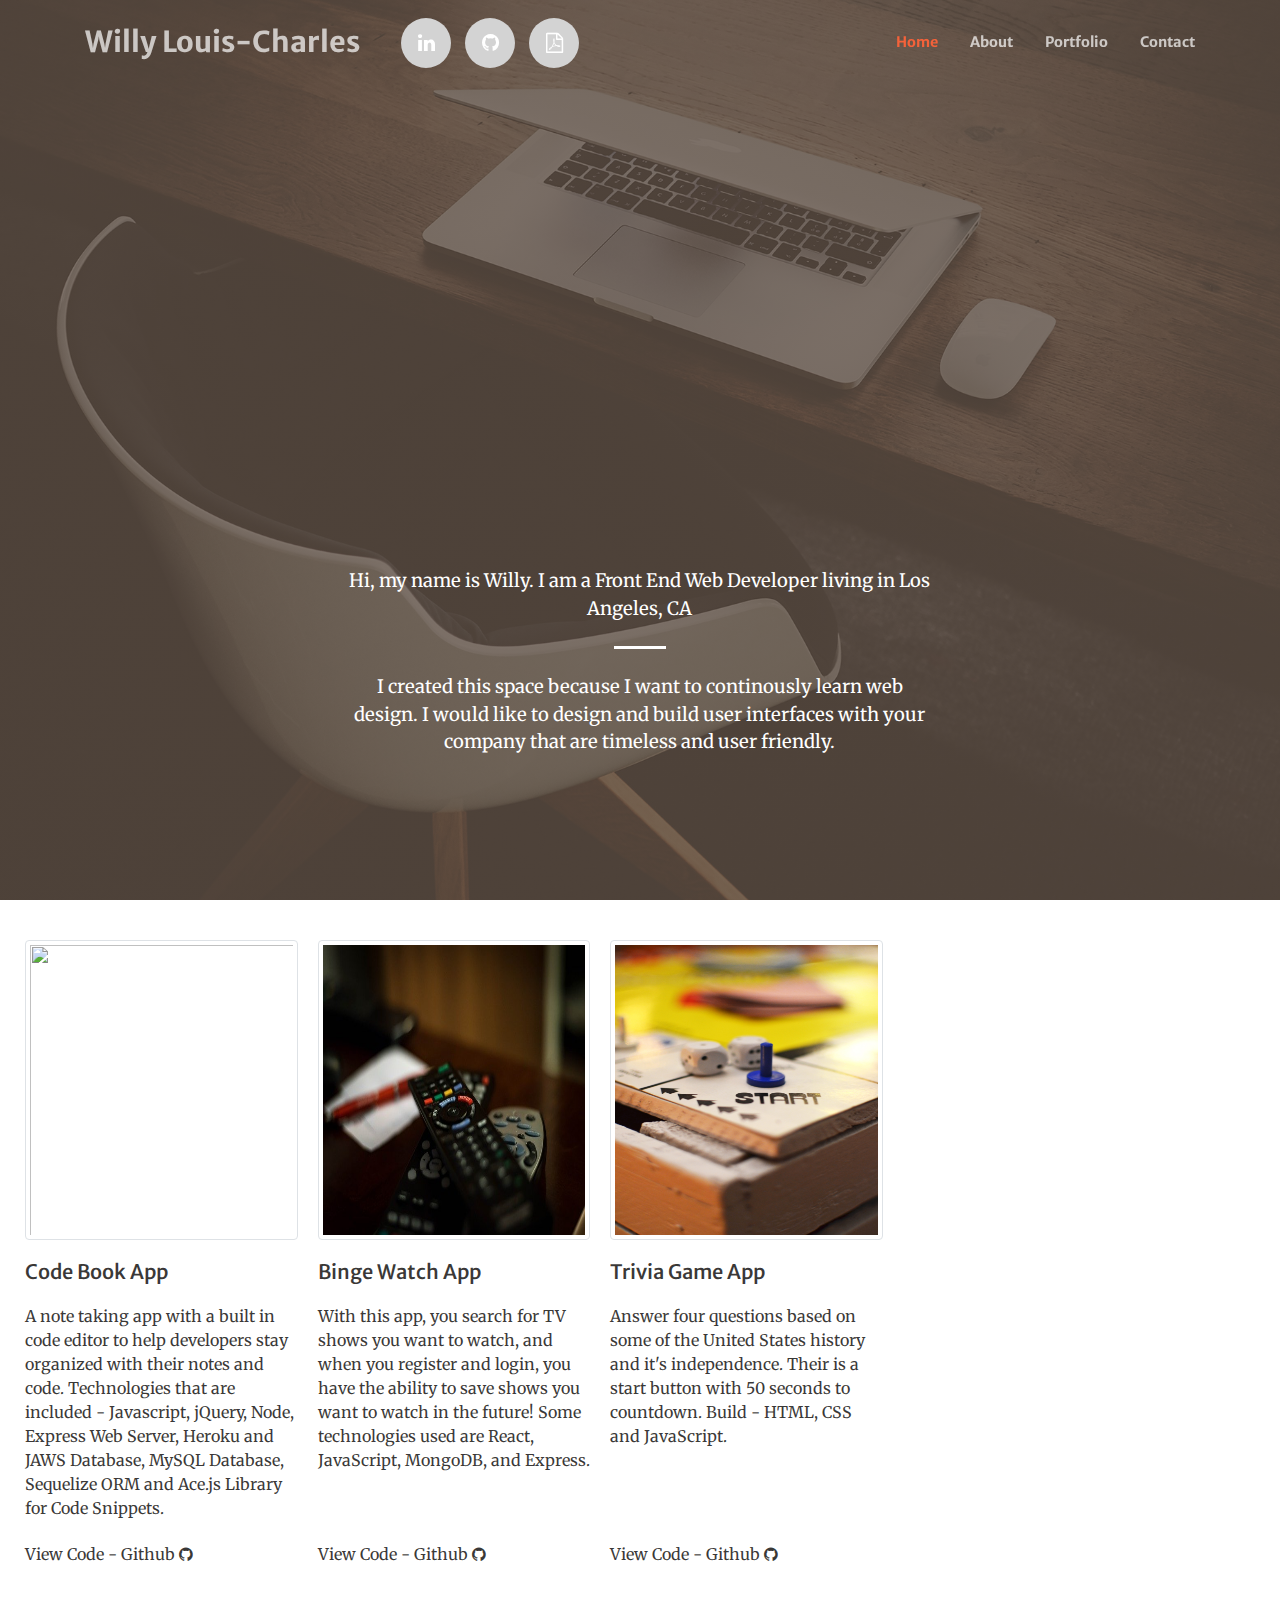
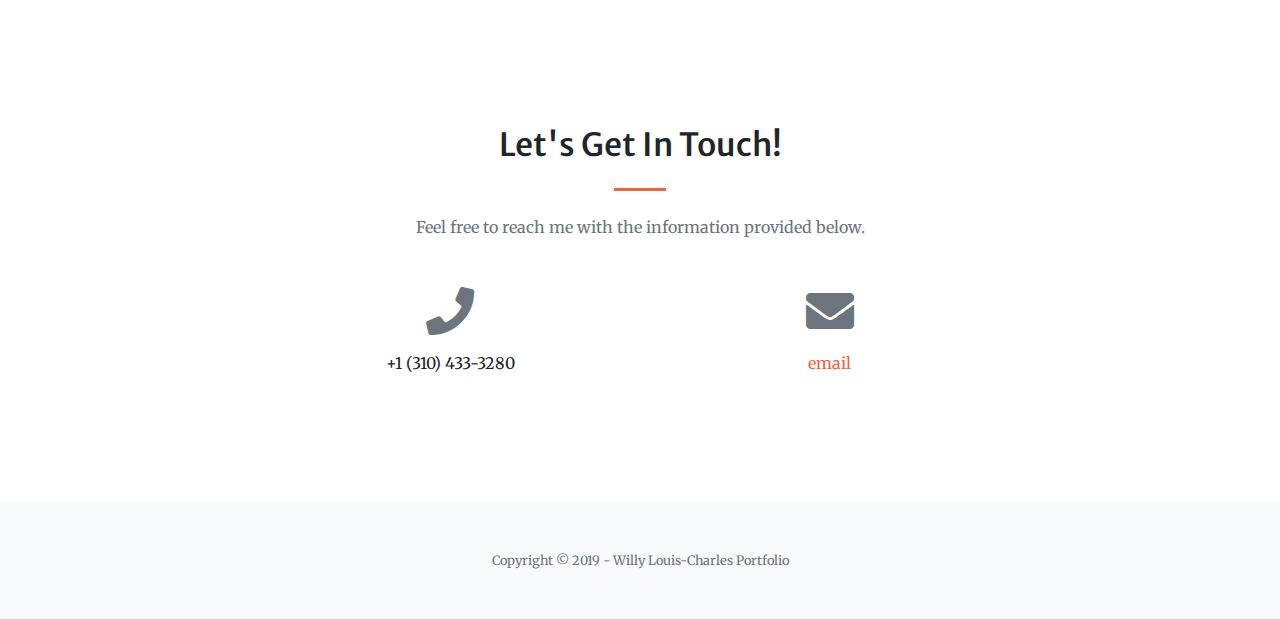
==== commit 54997adc: "delete unused code and change portfolio link in readme" ====
--- a/index.html
+++ b/index.html
@@ -79,15 +79,12 @@
 
   <!-- Masthead -->
   <header class="masthead">
-
     <div class="container h-100">
-
 
       <div class="zx row h-100 align-items-center justify-content-center text-center">
         <div class="col-lg-10 align-self-end">
           <!-- <p class=" text-white ">Hi, my name is Willy. I am a Front End Web Developer living in Los
             Angeles, CA</p> -->
-
 
           <section class=" page-section " id="about">
             <div class="container">
@@ -103,169 +100,51 @@
                     learn web
                     design. I would like to design and build user interfaces with your company that are timeless and
                     user friendly.
-                    <!-- , my journey was inspired by writing a short story and some poerty. I wanted to put these
-                    ideas on a
-                    website, first there was a website with wordpress, then building my very own website from scratch
-                    with HTML,
-                    CSS amd Javascript. With countless hours of trial and error I'm still hooked. The learning curve was
-                    high
-                    but I've made
-                    it this far with the internet and I continously encourage myself to keep learning. Where there's a
-                    way
-                    there's a Will.</p> -->
-                    <!-- <a class="btn btn-light btn-xl js-scroll-trigger" target="_blank" href="http://timits.com/">TIMITS</a> -->
                 </div>
               </div>
             </div>
           </section>
 
-
-          <!-- <hr class="divider my-4"> -->
-          <!-- <a class="btn btn-primary btn-xl js-scroll-trigger" href="#about">Find Out More</a> -->
-        </div>
-
-        <!-- <div class="col-lg-8 align-self-baseline">
-          <p class="text-white-75 font-weight-light mb-5">
-            UCLA Coding Bootcamp May '19 - Current
-            <br>
-            Computer Science Full-Stack Web Development</p>
-          <hr class="divider my-4">
-          <h4 class="text-uppercase text-white font-weight-bold">My curriculum </h4>
-          <p class="text-white-75 font-weight-light mb-5">HTML5, CSS3, JavaScript, jQuery, Node.js, Responsive Design,
-            Heroku, Git, User Authentication, React.js, MySQL, MongoDB and more.</p>
-          <a class="btn btn-primary btn-xl js-scroll-trigger" href="#about">Find Out More</a>
-        </div> -->
-
-      </div>
-
-
+        </div>
+      </div>
 
     </div>
   </header>
-
-  <!-- About Section -->
-  <!-- <section class="page-section bg-primary" id="about">
-    <div class="container">
-      <div class="row justify-content-center">
-        <div class="col-lg-8 text-center">
-          <h2 class="text-white mt-0">This is my story</h2>
-          <hr class="divider light my-4">
-          <p class="text-white mt-0">Hi, my name is Willy, I created this space because I want to continously learn web
-            design, my journey was inspired by writing a short story and some poerty. I wanted to put these ideas on a
-            website, first there was a website with wordpress, then building my very own website from scratch with HTML,
-            CSS amd Javascript. With countless hours of trial and error I'm still hooked. The learning curve was high
-            but I've made
-            it this far with the internet and I continously encourage myself to keep learning. Where there's a way
-            there's a Will.</p> -->
-  <!-- <a class="btn btn-light btn-xl js-scroll-trigger" target="_blank" href="http://timits.com/">TIMITS</a> -->
-  <!-- </div>
-      </div>
-    </div>
-  </section> -->
 
   <!-- Portfolio Section -->
   <section class="project-alignment container" id="portfolio">
     <div class="row text-center">
       <div class="row text-center text-lg-left">
-        <!-- <div class="col-lg-3 col-md-4 col-6">
-          <a id="image" href="https://spacejnk.github.io/Basic-Portfolio/index.html"
-            class="nounderline d-block mb-4 h-100">
-            <img id="image" class="img-fluid img-thumbnail" src="img/portfolio/fullsize/willy.jpeg" alt=""
-              style="width:200px;height:250px;">
-            <h5 class="portfolio">Basic Portfolio</h5>
-          </a>
-        </div> -->
-        <!-- Responsive Portfolio -->
-        <!-- <div class="col-lg-3 col-md-4 col-6">
-          <a id="image" href="https://spacejnk.github.io/Responsive-Portfolio/" class="nounderline d-block mb-4 h-100">
-            <img id="image" class="img-fluid img-thumbnail" src="img/portfolio/fullsize/res-stract.jpg" alt=""
-              style="width:200px;height:250px;">
-            <h5 class="res-portfolio">Responsive Portfolio</h5>
-          </a>
-        </div> -->
-        <!-- Bootstrap Portfolio -->
-        <!-- <div class="col-lg-3 col-md-4 col-6">
-          <a id="image" href="https://spacejnk.github.io/Bootstrap-Portfolio/" class="nounderline d-block mb-4 h-100">
-            <img id="image" class="img-fluid img-thumbnail" src="img/portfolio/fullsize/bootstract.jpg" alt=""
-              style="width:200px;height:250px;">
-            <h5 class="bootstrap-portfolio">Bootstrap Portfolio</h5>
-          </a>
-        </div> -->
-        <!-- Psychic-Game -->
-        <!-- <div class="col-lg-3 col-md-4 col-6">
-          <a href=" https://spacejnk.github.io/Psychic-Game/" class="nounderline d-block mb-4 h-100">
-            <img class="img-fluid img-thumbnail" src="img/portfolio/fullsize/psychic.jpg" alt=""
-              style="width:200px;height:250px;">
-            <h5 class="psychic-game">Psychic-Game</h5>
-          </a>
-        </div> -->
-        <!-- Unit-4-Game -->
-        <!-- <div class="col-lg-3 col-md-4 col-6">
-          <a href="https://spacejnk.github.io/unit-4-game-b/" class="nounderline d-block mb-4 h-100">
-            <img class="img-fluid img-thumbnail" src="img/portfolio/fullsize/adding.jpg" alt=""
-              style="width:200px;height:250px;">
-            <h5 class="unit-4-game">Unit-4-Game</h5>
-          </a>
-        </div> -->
-        <!-- GifTastic -->
-        <!-- <div class="col-lg-3 col-md-4 col-6">
-          <a href="https://spacejnk.github.io/GifTastic/" class="nounderline d-block mb-4 h-100">
-            <img class="img-fluid img-thumbnail" src="img/portfolio/fullsize/silly-goat.jpg" alt=""
-              style="width:200px;height:250px;">
-            <h5 class="gif-tastic">GifTastic</h5>
-          </a>
-        </div> -->
-        <!-- Train Schedule -->
-        <!-- <div class="col-lg-3 col-md-4 col-6">
-          <a href="https://spacejnk.github.io/Train-Schedule/" class="nounderline d-block mb-4 h-100">
-            <img class="img-fluid img-thumbnail" src="img/portfolio/fullsize/train.jpg" alt=""
-              style="width:200px;height:250px;">
-            <h5 class="train">Train Schedule</h5>
-          </a>
-        </div> -->
-
-        <!-- Date Night -->
-        <!-- <div class="col-lg-3 col-md-4 col-6">
-          <a href="https://spacejnk.github.io/ApiProject/" class="nounderline d-block mb-4 h-100">
-            <img class="img-fluid img-thumbnail" src="img/portfolio/fullsize/datenight.jpg" alt=""
-              style="width:200px;height:250px;">
-            <h5 class="date-night">Date Night</h5>
-          </a>
-        </div> -->
-
-        <!-- Liri Node App -->
-        <!-- <div class="col-lg-3 col-md-4 col-6">
-          <a href="https://github.com/Spacejnk/liri-node-app" class="nounderline d-block mb-4 h-100">
-            <img class="img-fluid img-thumbnail" src="img/portfolio/fullsize/liribotapp.jpeg" alt=""
-              style="width:200px;height:250px;">
-            <h5 class="liri-node-app">Liri Node App</h5>
-          </a>
-        </div> -->
 
         <!-- Code Book -->
         <div class="project-spacing col-lg-3 col-md-4 col-6">
           <a href="https://code-book-app.herokuapp.com/" class="nounderline d-block mb-4 h-100">
-            <img class="img-fluid img-thumbnail" src="img/portfolio/fullsize/notebook.jpg" alt=""
+            <img class="img-fluid img-thumbnail" src="img/portfolio/fullsize/computer-book.jpg" alt=""
               style="width:450px;height:300px;">
             <h5 class="code-book">Code Book App</h5>
+            <p class="code-book">A note taking app with a built in code editor to help developers stay organized with
+              their notes and code. Technologies that are included - Javascript, jQuery, Node, Express Web Server, Heroku
+              and JAWS Database, MySQL Database, Sequelize ORM and Ace.js Library for Code Snippets.</p>
           </a>
           <div class="githubporjects">
-            <a target="_blank" href="https://github.com/kcalumpong/Code-Book" class="git" title="GitHub">View Code - Github <i
-                class=" fa fa-github"></i></a>
-          </div>
-        </div>
-
+            <a target="_blank" href="https://github.com/Spacejnk/Code-Book" class="git" title="GitHub">View Code -
+              Github <i class=" fa fa-github"></i></a>
+          </div>
+        </div>
 
         <!-- Binge Watch Club -->
         <div class="project-spacing col-lg-3 col-md-4 col-6">
           <a href="https://warm-gorge-90894.herokuapp.com/" class="nounderline d-block mb-4 h-100">
             <img class="img-fluid img-thumbnail" src="img/portfolio/fullsize/remote-control.jpg" alt=""
               style="width:450px;height:300px;">
-            <h5 class="binge">Binge Watch Club App</h5>
+            <h5 class="binge">Binge Watch App</h5>
+            <p class="binge">With this app, you search for TV shows you want to watch, and when you register and login,
+              you have the ability to save shows you want to watch in the future! Some technologies used are React,
+              JavaScript, MongoDB, and Express.</p>
           </a>
           <div class="githubporjects">
-            <a target="_blank" href="https://github.com/FrankeyDee/Binge-Watch-Club" class="git" title="GitHub">View Code - Github <i
-                class=" fa fa-github"></i></a>
+            <a target="_blank" href="https://github.com/Spacejnk/Binge-Watch-Club" class="git" title="GitHub">View
+              Code - Github <i class=" fa fa-github"></i></a>
           </div>
         </div>
 
@@ -275,17 +154,19 @@
             <img class="img-fluid img-thumbnail" src="img/portfolio/fullsize/game-on.jpg" alt=""
               style="width:450px;height:300px;">
             <h5 class="trivia-game">Trivia Game App</h5>
+            <p class="trivia-game">Answer four questions based on some of the United States history and it's
+              independence.
+              Their is a start button with 50 seconds to countdown. Build - HTML, CSS and JavaScript.</p>
           </a>
           <div class="githubporjects">
-            <a target="_blank" href="https://github.com/Spacejnk/TriviaGame" class="git" title="GitHub">View Code - Github <i
-                class=" fa fa-github"></i></a>
+            <a target="_blank" href="https://github.com/Spacejnk/TriviaGame" class="git" title="GitHub">View Code -
+              Github <i class=" fa fa-github"></i></a>
           </div>
         </div>
 
       </div>
     </div>
   </section>
-
 
   <!-- Contact Section -->
   <section class="page-section" id="contact">
@@ -300,7 +181,7 @@
       <div class="row">
         <div class="col-lg-4 ml-auto text-center mb-5 mb-lg-0">
           <i class="fas fa-phone fa-3x mb-3 text-muted"></i>
-          <div>+1 (408) 475-6937</div>
+          <div>+1 (310) 433-3280</div>
         </div>
         <div class="col-lg-4 mr-auto text-center">
           <i class="fas fa-envelope fa-3x mb-3 text-muted"></i>
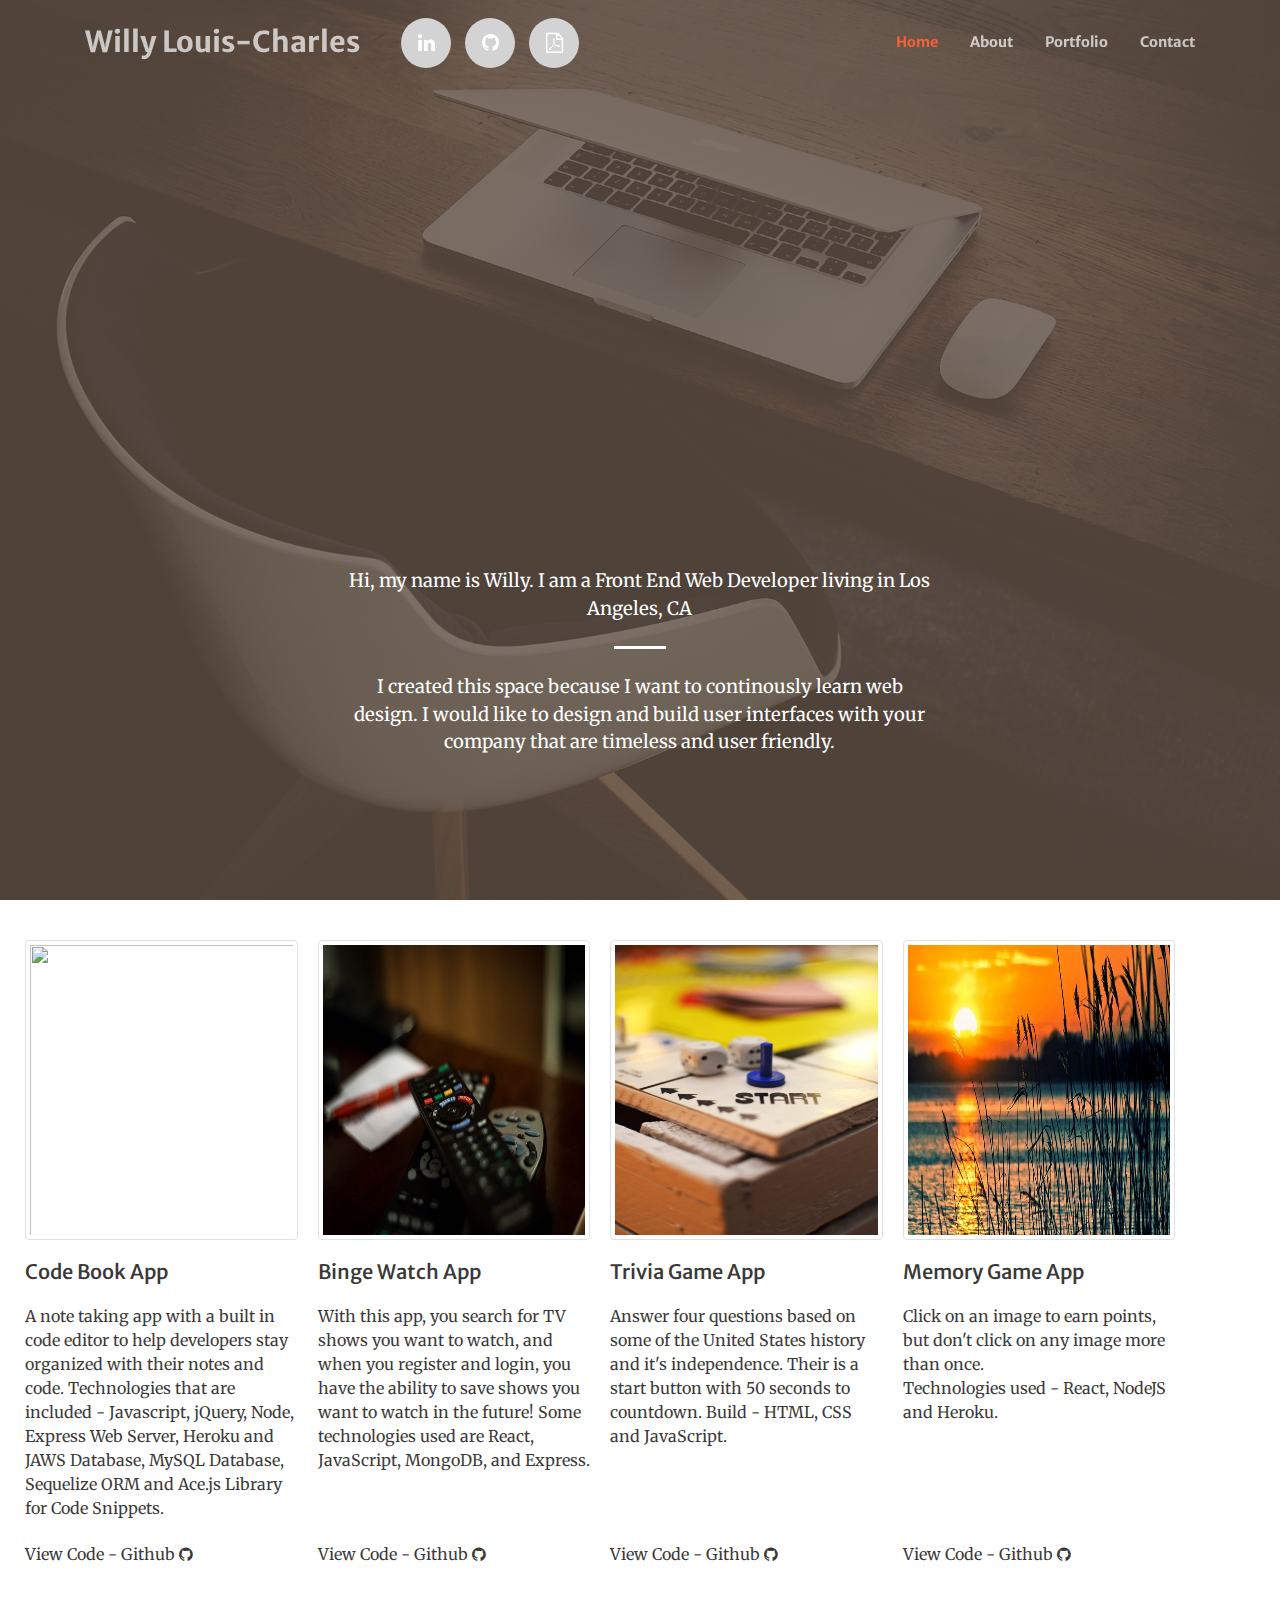
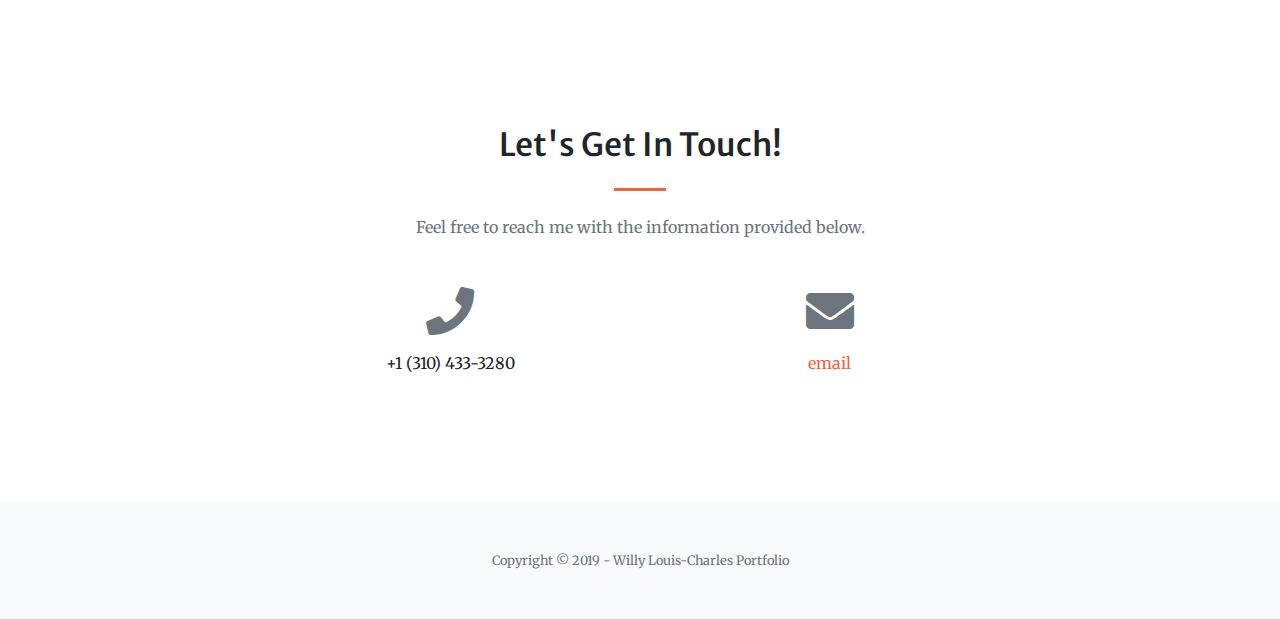
==== commit 609405df: "added click game to portfolio" ====
--- a/index.html
+++ b/index.html
@@ -9,6 +9,7 @@
   <meta name="author" content="">
 
   <title>WLC-Portfolio</title>
+  <link rel="shortcut icon" type="image/png" href="img/portfolio/fullsize/favicon.png">
   <!-- Font Awesome Icons -->
   <link href="vendor/fontawesome-free/css/all.min.css" rel="stylesheet" type="text/css">
 
@@ -47,7 +48,7 @@
                     class="fa fa-github"></i></a></li>
               <!-- <li><a target="_blank" href="https://twitter.com/PumaRunRun" class="icoTwitter" title="Twitter"><i
                     class="fa fa-twitter"></i></a></li> -->
-              <li><a target="_blank" href="resume/myUpdateResume.pdf" class="icoPDF" title="PDF"><i
+              <li><a target="_blank" href="resume/W.Louis-Charles0117.pdf" class="icoPDF" title="PDF"><i
                     class="fa fa-file-pdf-o" aria-hidden="true"></i></a></li>
             </ul>
           </div>
@@ -163,9 +164,25 @@
               Github <i class=" fa fa-github"></i></a>
           </div>
         </div>
-
-      </div>
-    </div>
+        <!-- Memory Game -->
+        <div class="project-spacing col-lg-3 col-md-4 col-6">
+          <a href="https://still-bastion-40356.herokuapp.com/" class="nounderline d-block mb-4 h-100">
+            <img class="img-fluid img-thumbnail" src="img/portfolio/fullsize/lake.jpg" alt=""
+              style="width:450px;height:300px;">
+            <h5 class="trivia-game">Memory Game App</h5>
+            <p class="trivia-game">Click on an image to earn points, but don't click on any image more than once. <br> Technologies used - React, NodeJS and Heroku.
+            </p>
+          </a>
+          <div class="githubporjects">
+            <a target="_blank" href="https://github.com/Spacejnk/click-game" class="git" title="GitHub">View Code -
+              Github <i class=" fa fa-github"></i></a>
+          </div>
+        </div>
+
+      </div>
+    </div>
+
+    
   </section>
 
   <!-- Contact Section -->
